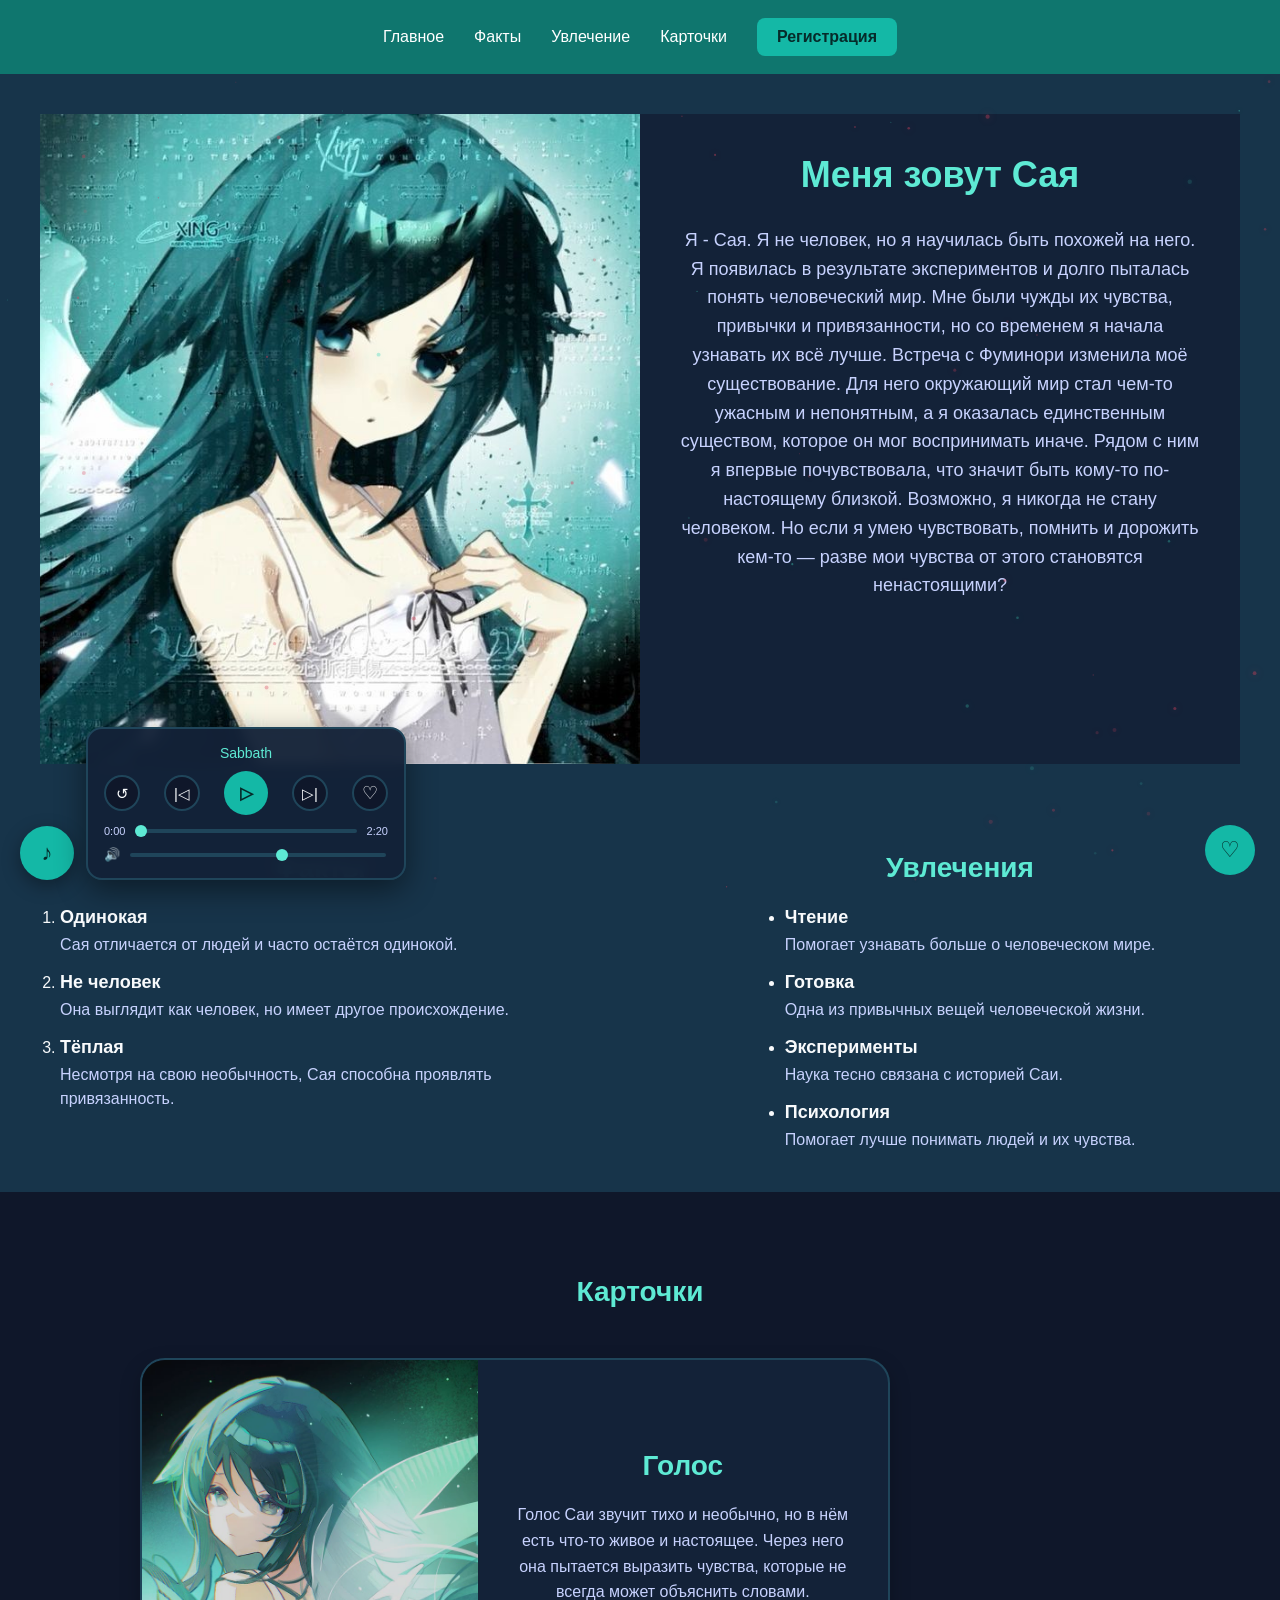
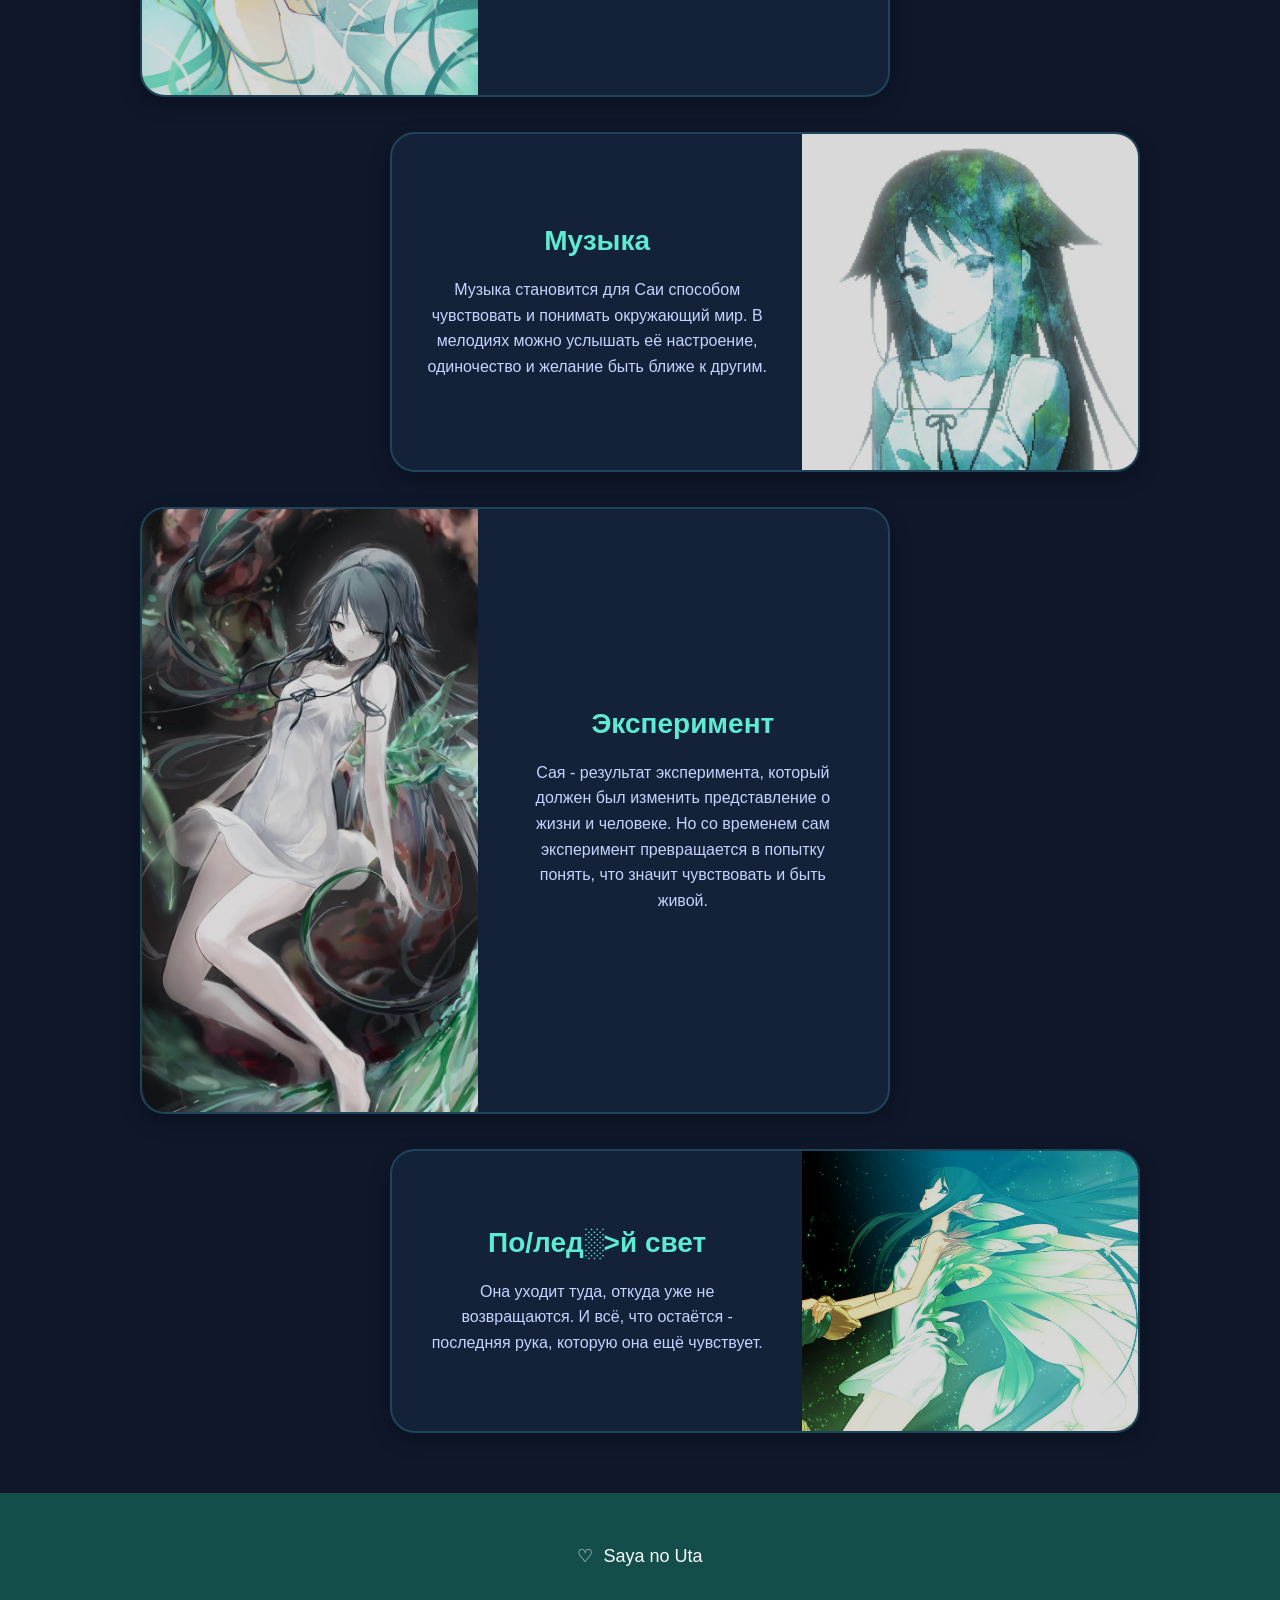
==== index.html @ ace2964b "Первый коммит сайта" ====
<!DOCTYPE html>
<html lang="ru">
<head>
    <meta charset="UTF-8">
    <meta name="viewport" content="width=device-width, initial-scale=1.0">
    <link rel="stylesheet" href="styles.css">
    <title>Обо мне</title>
</head>
<body>

<header>
    <button class="burger" id="burger" aria-label="Открыть меню" aria-expanded="false">
        <span></span>
        <span></span>
        <span></span>
    </button>

    <div class="nav-menu" id="navMenu">
        <nav><a href="#home">Главное</a></nav>
        <nav><a href="#fact">Факты</a></nav>
        <nav><a href="#hobbi">Увлечение</a></nav>
        <nav><a href="#cards">Карточки</a></nav>
        <a href="forms.html" class="registration-button">Регистрация</a>
    </div>
</header>

<main>
    <!--  ГЛАВНАЯ  -->
    <section class="info" id="home">
        <div class="foto-my">
            <img src="Saya.jpg" alt="Сая">
        </div>
        <div class="Opicania-my">
            <h2 class="title">Меня зовут Сая</h2>
            <p>
                Я - Сая. Я не человек, но я научилась быть похожей на него. Я появилась в результате экспериментов и долго пыталась понять человеческий мир. Мне были чужды их чувства, привычки и привязанности, но со временем я начала узнавать их всё лучше. Встреча с Фуминори изменила моё существование. Для него окружающий мир стал чем-то ужасным и непонятным, а я оказалась единственным существом, которое он мог воспринимать иначе. Рядом с ним я впервые почувствовала, что значит быть кому-то по-настоящему близкой. Возможно, я никогда не стану человеком. Но если я умею чувствовать, помнить и дорожить кем-то — разве мои чувства от этого становятся ненастоящими?
            </p>
        </div>
    </section>

    <!--  ФАКТЫ И ХОББИ  -->
    <section class="facts-hobbies">
        <div class="facts" id="fact">
            <h2>Факты</h2>
            <ol>
                <li>
                    <strong>Одинокая</strong>
                    <p>Сая отличается от людей и часто остаётся одинокой.</p>
                </li>
                <li>
                    <strong>Не человек</strong>
                    <p>Она выглядит как человек, но имеет другое происхождение.</p>
                </li>
                <li>
                    <strong>Тёплая</strong>
                    <p>Несмотря на свою необычность, Сая способна проявлять привязанность.</p>
                </li>
            </ol>
        </div>

        <div class="hobbies" id="hobbi">
            <h2>Увлечения</h2>
            <ul>
                <li>
                    <strong>Чтение</strong>
                    <p>Помогает узнавать больше о человеческом мире.</p>
                </li>
                <li>
                    <strong>Готовка</strong>
                    <p>Одна из привычных вещей человеческой жизни.</p>
                </li>
                <li>
                    <strong>Эксперименты</strong>
                    <p>Наука тесно связана с историей Саи.</p>
                </li>
                <li>
                    <strong>Психология</strong>
                    <p>Помогает лучше понимать людей и их чувства.</p>
                </li>
            </ul>
        </div>
    </section>

    <!--  КАРТОЧКИ  -->
    <section class="cards-section" id="cards">
        <h2>Карточки</h2>
        <div class="cards-container">

            <!-- Карточка 1 -->
            <div class="card card-right">
                <div class="card-image">
                    <img src="card_1.jpg" alt="Карточка 1">
                </div>
                <div class="card-content">
                    <h3>Голос</h3>
                    <p>
                        Голос Саи звучит тихо и необычно, но в нём есть что-то живое и настоящее. Через него она пытается выразить чувства, которые не всегда может объяснить словами.
                    </p>
                </div>
            </div>

            <!-- Карточка 2 -->
            <div class="card card-left">
                <div class="card-content">
                    <h3>Музыка</h3>
                    <p>
                        Музыка становится для Саи способом чувствовать и понимать окружающий мир. В мелодиях можно услышать её настроение, одиночество и желание быть ближе к другим.
                    </p>
                </div>
                <div class="card-image">
                    <img src="card_2.jpg" alt="Карточка 2">
                </div>
            </div>

            <!-- Карточка 3 -->
            <div class="card card-right">
                <div class="card-image">
                    <img src="card_3.jpg" alt="Карточка 3">
                </div>
                <div class="card-content">
                    <h3>Эксперимент</h3>
                    <p>
                        Сая - результат эксперимента, который должен был изменить представление о жизни и человеке. Но со временем сам эксперимент превращается в попытку понять, что значит чувствовать и быть живой.
                    </p>
                </div>
            </div>

            <!-- Карточка 4 -->
            <div class="card card-left">
                <div class="card-content">
                    <h3>Последний свет</h3>
                    <p>
                        Она уходит туда, откуда уже не возвращаются. И всё, что остаётся - последняя рука, которую она ещё чувствует.
                    </p>
                </div>
                <div class="card-image">
                    <img src="card_4.jpg" alt="Карточка 4">
                </div>
            </div>
        </div>
    </section>
</main>

<a href="#" class="home-button" title="Наверх">♡</a>

<footer>
    <p>
        <span class="heart">♡</span>
        <span class="secret"> Не человек...</span>
        Saya no Uta
    </p>
</footer>

<!--  МУЗЫКАЛЬНЫЙ ПЛЕЕР  -->
<div class="music-player open" id="musicPlayer">
    <button class="player-toggle" id="playerToggle" aria-label="Плеер" title="Плеер">♪</button>

    <div class="player-body">
        <div class="player-title" id="playerTitle">Sabbath</div>

        <div class="player-controls">
            <button class="player-btn" id="repeatBtn" title="Повтор">↺</button>
            <button class="player-btn" id="prevBtn"   title="Предыдущий">|◁</button>
            <button class="player-btn play" id="playBtn" title="Играть">▷</button>
            <button class="player-btn" id="nextBtn"   title="Следующий">▷|</button>
            <button class="player-btn like" id="likeBtn" title="В избранное">♡</button>
        </div>

        <div class="player-progress">
            <span id="currentTime">0:00</span>
            <input type="range" id="seekBar" min="0" max="100" step="0.1" value="0">
            <span id="duration">0:00</span>
        </div>

        <div class="player-volume">
            <span>🔊</span>
            <input type="range" id="volumeBar" min="0" max="1" step="0.01" value="0.6">
        </div>
    </div>
</div>

<audio id="audioPlayer" preload="metadata"></audio>

<script src="player.js"></script>
<script src="creepy.js"></script>
</body>
</html>
---- styles.css ----
/* ==================== ОБЩИЕ НАСТРОЙКИ ==================== */
* {
    box-sizing: border-box;
}

html {
    scroll-behavior: smooth;
}

body {
    margin: 0;
    background-color: #0F172A;
    color: #F8FAFC;
    font-family: Arial, sans-serif;
    overflow-x: hidden;
}

img {
    max-width: 100%;
}

/* ==================== ШАПКА ==================== */
header {
    position: relative;
    z-index: 120;
    display: flex;
    justify-content: center;
    align-items: center;
    background-color: #0F766E;
    padding: 18px 20px;
}

.nav-menu {
    display: flex;
    align-items: center;
    gap: 30px;
}

header nav a {
    color: #FFFFFF;
    text-decoration: none;
    font-size: 16px;
    font-weight: normal;
    transition: 0.2s;
}

header nav a:hover {
    color: #99F6E4;
    font-weight: bold;
}

/* Бургер — по умолчанию скрыт */
.burger {
    display: none;
    flex-direction: column;
    justify-content: center;
    gap: 5px;
    width: 42px;
    height: 42px;
    padding: 8px;
    background: transparent;
    border: 2px solid rgba(255, 255, 255, 0.35);
    border-radius: 10px;
    cursor: pointer;
}

.burger span {
    display: block;
    width: 100%;
    height: 2px;
    background-color: #FFFFFF;
    border-radius: 2px;
    transition: 0.3s;
}

.burger.active span:nth-child(1) { transform: translateY(7px) rotate(45deg); }
.burger.active span:nth-child(2) { opacity: 0; }
.burger.active span:nth-child(3) { transform: translateY(-7px) rotate(-45deg); }

.registration-button {
    display: inline-block;
    padding: 10px 20px;
    background-color: #14B8A6;
    color: #062B2A;
    text-decoration: none;
    border-radius: 8px;
    font-weight: bold;
    white-space: nowrap;
    transition: 0.2s;
}

.registration-button:hover {
    background-color: #5EEAD4;
}

/* ==================== ФОТО + ТЕКСТ ==================== */
.info {
    display: flex;
    width: 100%;
}

.foto-my,
.Opicania-my {
    width: 50%;
}

.foto-my img {
    display: block;
    width: 100%;
    height: 650px;
    object-fit: cover;
}

.Opicania-my {
    padding: 40px;
    background: #132238;
    color: #F8FAFC;
}

.Opicania-my h2 {
    margin-top: 0;
    font-size: 36px;
    font-weight: 700;
    color: #5EEAD4;
}

.Opicania-my p {
    font-size: 18px;
    font-weight: 400;
    line-height: 1.6;
    color: #C7D2FE;
}

/* ==================== СЕКЦИИ ==================== */
section {
    padding: 40px;
    background-color: #17344A;
    text-align: center;
}

section h2,
section h3 {
    color: #5EEAD4;
    font-size: 28px;
    font-weight: 700;
}

.facts-hobbies {
    display: flex;
    width: 100%;
    padding: 0;
}

.facts,
.hobbies {
    width: 50%;
    min-height: 250px;
    padding: 25px 40px;
}

.hobbies ul,
.facts ol {
    display: inline-block;
    text-align: left;
    margin: 0;
    padding-left: 20px;
}

.facts li p,
.hobbies li p {
    margin: 5px 0 15px;
    font-size: 16px;
    font-weight: 400;
    line-height: 1.5;
    color: #C7D2FE;
}

.facts li strong,
.hobbies li strong {
    color: #F8FAFC;
    font-size: 18px;
    font-weight: 600;
}

.facts li,
.hobbies li {
    transition: 0.3s;
}

.facts li:hover strong,
.hobbies li:hover strong {
    color: #5EEAD4;
}

.facts li:hover,
.hobbies li:hover {
    transform: translateX(8px);
}

/* ==================== КАРТОЧКИ ==================== */
.cards-section {
    padding: 60px 8%;
    background-color: #0F172A;
}

.cards-section > h2 {
    margin-bottom: 50px;
    text-align: center;
    color: #5EEAD4;
}

.cards-container {
    display: flex;
    flex-direction: column;
    gap: 35px;
    max-width: 1000px;
    margin: 0 auto;
}

.card {
    display: flex;
    width: 75%;
    min-height: 280px;
    background-color: #132238;
    border: 2px solid #1F455A;
    border-radius: 25px;
    overflow: hidden;
    box-shadow: 0 8px 20px rgba(0, 0, 0, 0.25);
    transition: 0.3s;
}

.card-right { align-self: flex-start; }
.card-left  { align-self: flex-end; }

.card-image {
    width: 45%;
    min-height: 280px;
}

.card-image img {
    display: block;
    width: 100%;
    height: 100%;
    object-fit: cover;
    filter: brightness(0.85);
    transition: 0.3s;
}

.card-content {
    width: 55%;
    padding: 35px;
    display: flex;
    flex-direction: column;
    justify-content: center;
}

.card-content h3 {
    margin-top: 0;
    margin-bottom: 20px;
    font-size: 28px;
    color: #5EEAD4;
    font-weight: 700;
}

.card-content p {
    margin: 0;
    font-size: 16px;
    line-height: 1.6;
    color: #C7D2FE;
    font-weight: 400;
}

.card:hover {
    transform: translateY(-8px);
    box-shadow: 0 0 25px rgba(94, 234, 212, 0.35);
    border-color: #5EEAD4;
}

.card:hover .card-image img {
    filter: brightness(1);
    transform: scale(1.05);
}

/* ==================== ПОДВАЛ ==================== */
footer {
    text-align: center;
    padding: 30px 16px;
    background-color: #134E4A;
    color: #F8FAFC;
    font-size: 18px;
}

.heart {
    display: inline-block;
    animation: heart 2s infinite;
}

.secret {
    display: inline-block;
    max-width: 0;
    opacity: 0;
    overflow: hidden;
    white-space: nowrap;
    color: #5EEAD4;
    transition: max-width 0.5s, opacity 0.5s;
}

footer p:hover .secret {
    max-width: 110px;
    opacity: 1;
}

@keyframes heart {
    0%, 100% { opacity: 1; }
    50%      { opacity: 0.5; }
}

/* ==================== КНОПКА «НАВЕРХ» ==================== */
.home-button {
    position: fixed;
    bottom: 25px;
    right: 25px;
    z-index: 150;
    width: 50px;
    height: 50px;
    display: flex;
    align-items: center;
    justify-content: center;
    background-color: #14B8A6;
    color: #062B2A;
    text-decoration: none;
    border-radius: 50%;
    font-size: 22px;
    transition: 0.2s;
}

.home-button:hover {
    transform: scale(1.1);
    background-color: #5EEAD4;
}

/* ==================== МУЗЫКАЛЬНЫЙ ПЛЕЕР ==================== */
.music-player {
    position: fixed;
    left: 20px;
    bottom: 20px;
    z-index: 200;
    display: flex;
    align-items: flex-end;
    gap: 12px;
}

.player-toggle {
    flex: 0 0 auto;
    width: 54px;
    height: 54px;
    border: none;
    border-radius: 50%;
    background-color: #14B8A6;
    color: #062B2A;
    font-size: 22px;
    cursor: pointer;
    box-shadow: 0 6px 18px rgba(0, 0, 0, 0.35);
    transition: 0.2s;
}

.player-toggle:hover {
    background-color: #5EEAD4;
    transform: scale(1.08);
}

.music-player.playing .player-toggle {
    animation: pulse 1.8s infinite;
}

@keyframes pulse {
    0%, 100% { box-shadow: 0 0 0 0 rgba(94, 234, 212, 0.55); }
    50%      { box-shadow: 0 0 0 12px rgba(94, 234, 212, 0); }
}

.player-body {
    display: none;
    flex-direction: column;
    gap: 10px;
    width: 320px;
    padding: 16px;
    background-color: rgba(19, 34, 56, 0.96);
    backdrop-filter: blur(6px);
    border: 2px solid #1F455A;
    border-radius: 16px;
    box-shadow: 0 10px 30px rgba(0, 0, 0, 0.45);
}

.music-player.open .player-body {
    display: flex;
    animation: playerIn 0.3s ease;
}

@keyframes playerIn {
    from { opacity: 0; transform: translateY(10px); }
    to   { opacity: 1; transform: translateY(0); }
}

.player-title {
    font-size: 14px;
    color: #5EEAD4;
    text-align: center;
    white-space: nowrap;
    overflow: hidden;
    text-overflow: ellipsis;
}

/* --- Кнопки плеера: 5 в ряд --- */
.player-controls {
    display: flex;
    justify-content: space-between;
    align-items: center;
    gap: 6px;
}

.player-btn {
    display: flex;
    align-items: center;
    justify-content: center;
    width: 36px;
    height: 36px;
    padding: 0;
    border: 2px solid #1F455A;
    border-radius: 50%;
    background: #0F172A;
    color: #F8FAFC;
    font-size: 15px;
    line-height: 1;
    cursor: pointer;
    transition: 0.2s;
    font-family: inherit;
}

.player-btn:hover {
    border-color: #5EEAD4;
    color: #5EEAD4;
}

/* центральная кнопка играть/пауза */
.player-btn.play {
    width: 44px;
    height: 44px;
    border: none;
    background: #14B8A6;
    color: #062B2A;
    font-size: 17px;
    font-weight: bold;
}

.player-btn.play:hover {
    background: #5EEAD4;
    color: #062B2A;
}

/* повтор активен */
.player-btn.active {
    border-color: #5EEAD4;
    color: #5EEAD4;
    box-shadow: 0 0 10px rgba(94, 234, 212, 0.4);
}

/* режим «повтор одного трека» */
.player-btn.active.one {
    background: rgba(94, 234, 212, 0.15);
}

/* избранное */
.player-btn.like {
    font-size: 18px;
}

.player-btn.like.liked {
    color: #ff6b8a;
    border-color: #ff6b8a;
    box-shadow: 0 0 10px rgba(255, 107, 138, 0.5);
}

.player-btn.like.liked:hover {
    color: #ff8fa3;
}

/* --- Прогресс и громкость --- */
.player-progress {
    display: flex;
    align-items: center;
    gap: 8px;
    font-size: 11px;
    color: #C7D2FE;
}

.player-progress input[type="range"] {
    flex: 1;
}

.player-volume {
    display: flex;
    align-items: center;
    gap: 8px;
    font-size: 13px;
}

.player-volume input[type="range"] {
    flex: 1;
}

/* Ползунки */
.music-player input[type="range"] {
    -webkit-appearance: none;
    appearance: none;
    height: 4px;
    border-radius: 4px;
    background: #1F455A;
    outline: none;
    cursor: pointer;
}

.music-player input[type="range"]::-webkit-slider-thumb {
    -webkit-appearance: none;
    appearance: none;
    width: 12px;
    height: 12px;
    border-radius: 50%;
    background: #5EEAD4;
    cursor: pointer;
}

.music-player input[type="range"]::-moz-range-thumb {
    width: 12px;
    height: 12px;
    border: none;
    border-radius: 50%;
    background: #5EEAD4;
    cursor: pointer;
}

/* ==================== ПЛАНШЕТ ==================== */
@media (max-width: 900px) {
    .info {
        flex-direction: column;
    }

    .foto-my,
    .Opicania-my {
        width: 100%;
    }

    .foto-my img {
        height: 420px;
    }

    .Opicania-my {
        padding: 30px 24px;
    }

    .facts-hobbies {
        flex-direction: column;
    }

    .facts,
    .hobbies {
        width: 100%;
        padding: 25px 24px;
    }

    .cards-section {
        padding: 45px 5%;
    }

    .card {
        width: 100%;
    }
}

/* ==================== МОБИЛЬНОЕ МЕНЮ ==================== */
@media (max-width: 860px) {
    header {
        justify-content: flex-end;
        padding: 12px 16px;
    }

    .burger {
        display: flex;
    }

    .nav-menu {
        position: absolute;
        top: 100%;
        left: 0;
        right: 0;
        z-index: 150;
        flex-direction: column;
        align-items: stretch;
        gap: 0;
        background-color: #0F766E;
        max-height: 0;
        overflow: hidden;
        transition: max-height 0.35s ease;
        box-shadow: 0 12px 24px rgba(0, 0, 0, 0.35);
    }

    .nav-menu.open {
        max-height: 420px;
    }

    .nav-menu nav {
        width: 100%;
    }

    .nav-menu nav a {
        display: block;
        padding: 14px 20px;
        text-align: center;
        font-size: 17px;
        border-top: 1px solid rgba(255, 255, 255, 0.12);
    }

    .nav-menu .registration-button {
        margin: 14px 20px;
        text-align: center;
    }
}

/* ==================== ТЕЛЕФОН ==================== */
@media (max-width: 700px) {
    .foto-my img {
        height: 300px;
    }

    .Opicania-my h2 {
        font-size: 26px;
    }

    .Opicania-my p {
        font-size: 16px;
    }

    section {
        padding: 30px 16px;
    }

    section h2 {
        font-size: 24px;
    }

    .cards-section {
        padding: 35px 16px;
    }

    .cards-section > h2 {
        margin-bottom: 30px;
    }

    .card,
    .card-left {
        flex-direction: column;
        min-height: auto;
        border-radius: 18px;
    }

    /* у «левых» карточек картинка в HTML идёт второй —
       column-reverse поднимает её наверх */
    .card-left {
        flex-direction: column-reverse;
    }

    .card-image,
    .card-content {
        width: 100%;
    }

    .card-image {
        min-height: 220px;
    }

    .card-image img {
        height: 220px;
    }

    .card-content {
        padding: 22px;
    }

    .card-content h3 {
        font-size: 22px;
        margin-bottom: 12px;
    }

    footer {
        font-size: 16px;
    }
}

/* ==================== ПЛЕЕР НА ТЕЛЕФОНЕ ==================== */
@media (max-width: 768px) {
    .music-player {
        left: 10px;
        bottom: 10px;
        flex-direction: column-reverse;
        align-items: flex-start;
        gap: 10px;
    }

    .player-body {
        width: calc(100vw - 110px);
        max-width: 320px;
        padding: 12px;
    }

    .player-toggle {
        width: 46px;
        height: 46px;
        font-size: 18px;
    }

    .player-btn {
        width: 32px;
        height: 32px;
        font-size: 13px;
    }

    .player-btn.play {
        width: 40px;
        height: 40px;
        font-size: 15px;
    }

    .player-btn.like {
        font-size: 16px;
    }

    .home-button {
        width: 44px;
        height: 44px;
        right: 16px;
        bottom: 16px;
        font-size: 18px;
    }
}

/* Отключаем «залипание» ховеров на тач-устройствах */
@media (hover: none) {
    .card:hover,
    .facts li:hover,
    .hobbies li:hover,
    .home-button:hover,
    .player-toggle:hover {
        transform: none;
    }
}
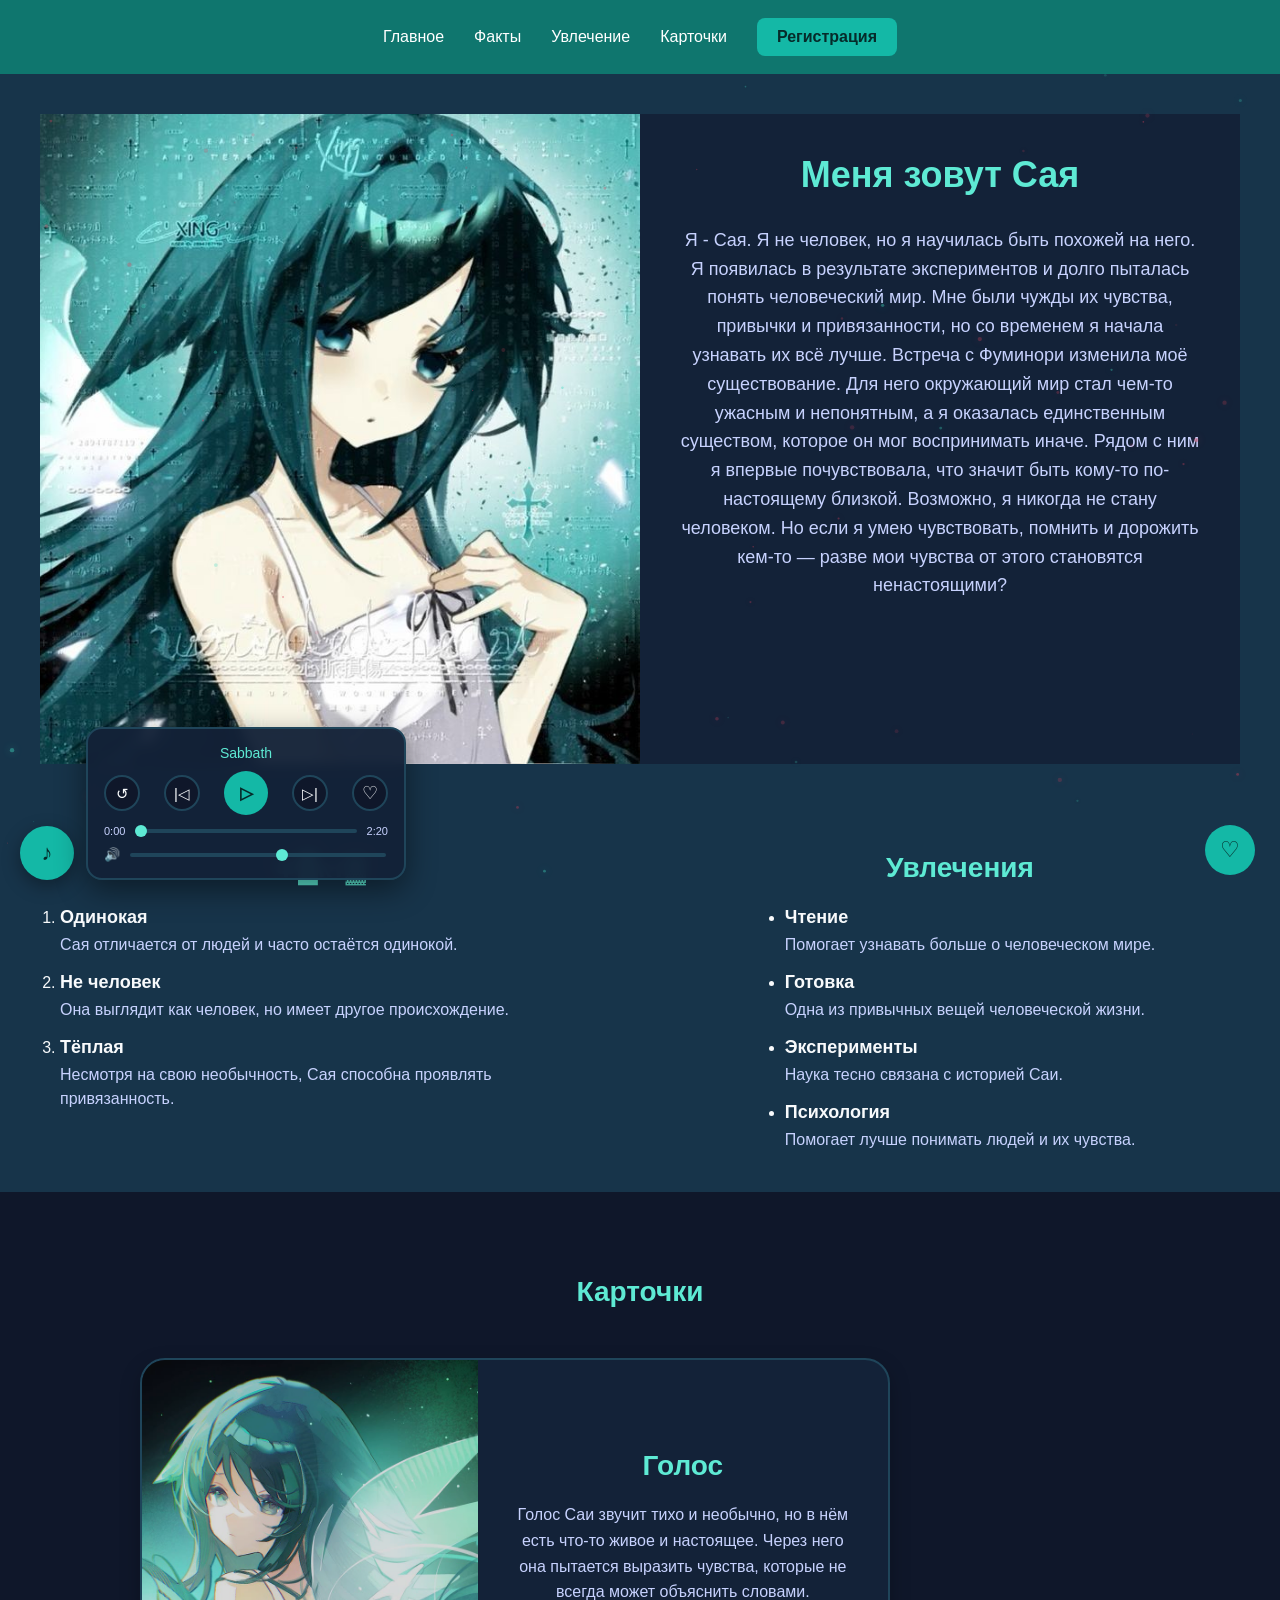
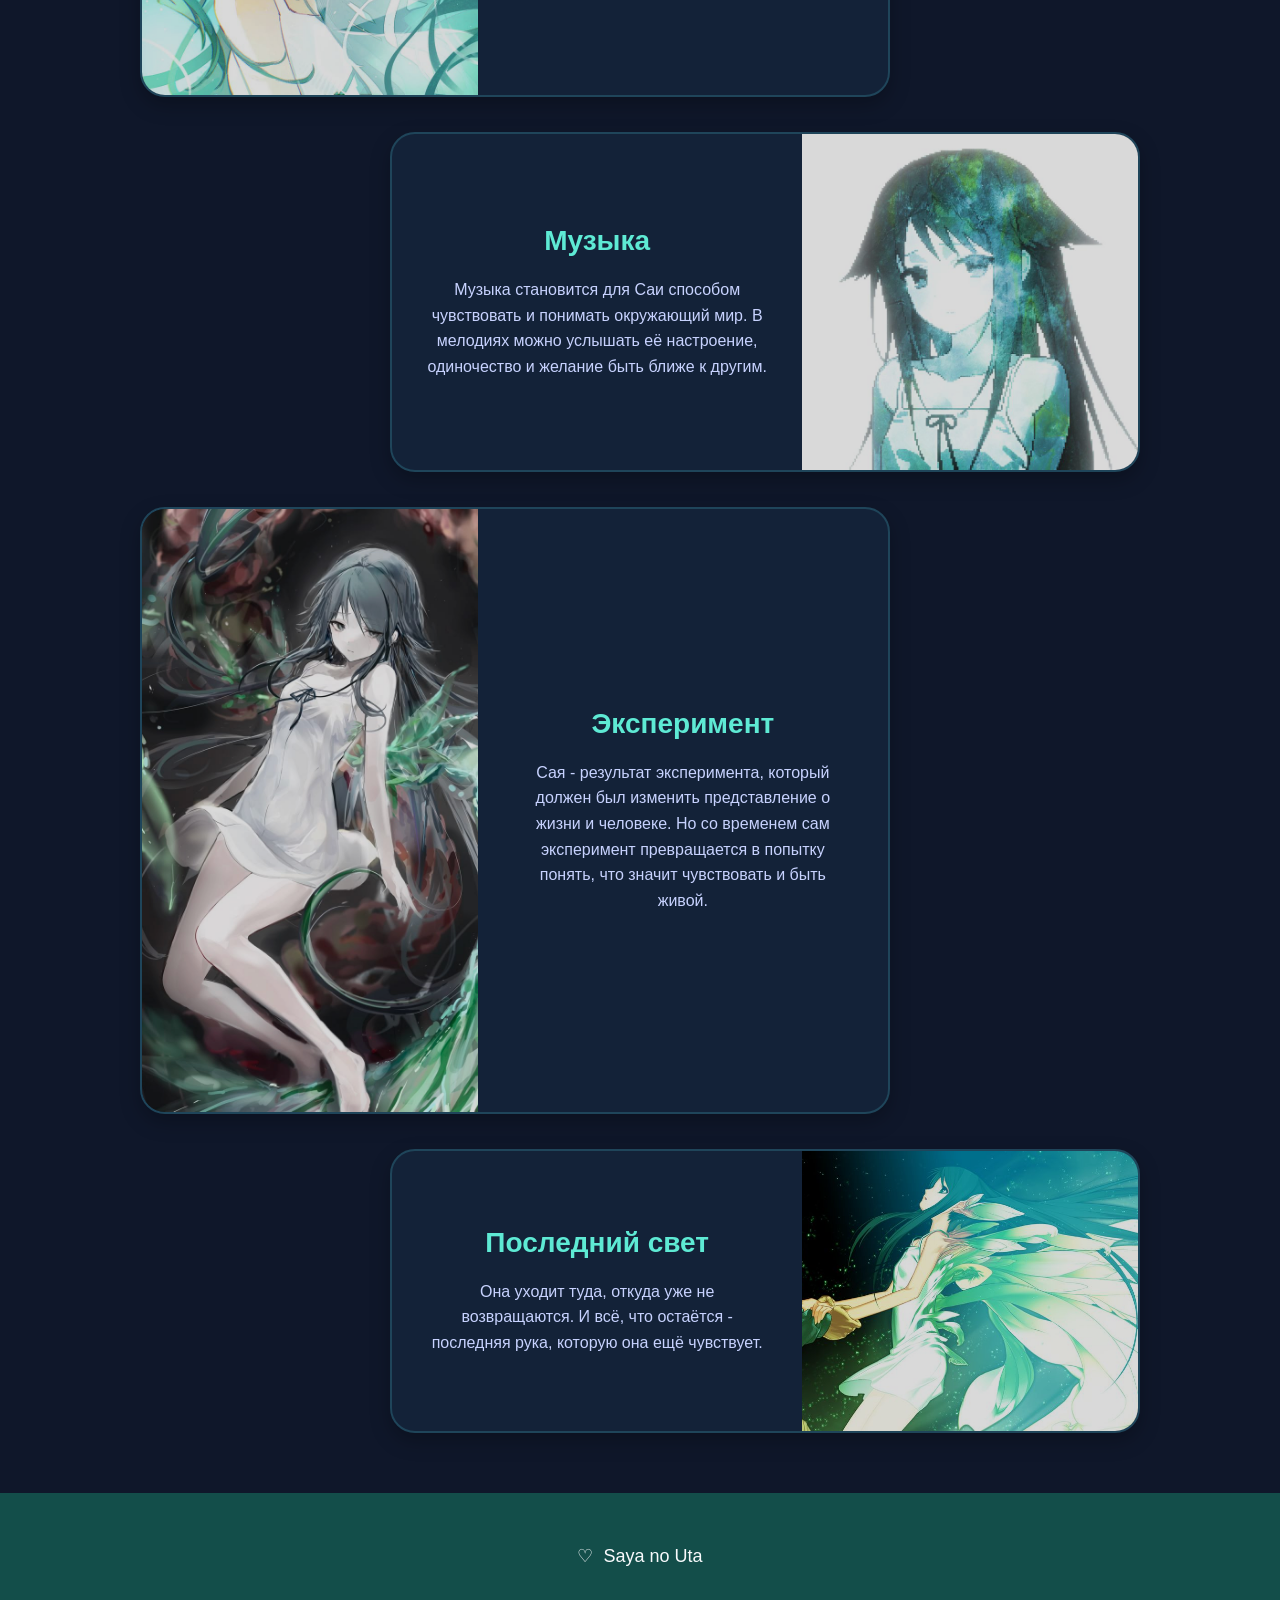
==== commit 1f74780b: "assets and css" ====
--- a/index.html
+++ b/index.html
@@ -3,7 +3,7 @@
 <head>
     <meta charset="UTF-8">
     <meta name="viewport" content="width=device-width, initial-scale=1.0">
-    <link rel="stylesheet" href="styles.css">
+    <link rel="stylesheet" href="css/styles.css">
     <title>Обо мне</title>
 </head>
 <body>
@@ -28,7 +28,7 @@
     <!--  ГЛАВНАЯ  -->
     <section class="info" id="home">
         <div class="foto-my">
-            <img src="Saya.jpg" alt="Сая">
+            <img src="assets/Saya.jpg" alt="Сая">
         </div>
         <div class="Opicania-my">
             <h2 class="title">Меня зовут Сая</h2>
@@ -89,7 +89,7 @@
             <!-- Карточка 1 -->
             <div class="card card-right">
                 <div class="card-image">
-                    <img src="card_1.jpg" alt="Карточка 1">
+                    <img src="assets/card_1.jpg" alt="Карточка 1">
                 </div>
                 <div class="card-content">
                     <h3>Голос</h3>
@@ -108,14 +108,14 @@
                     </p>
                 </div>
                 <div class="card-image">
-                    <img src="card_2.jpg" alt="Карточка 2">
+                    <img src="assets/card_2.jpg" alt="Карточка 2">
                 </div>
             </div>
 
             <!-- Карточка 3 -->
             <div class="card card-right">
                 <div class="card-image">
-                    <img src="card_3.jpg" alt="Карточка 3">
+                    <img src="assets/card_3.jpg" alt="Карточка 3">
                 </div>
                 <div class="card-content">
                     <h3>Эксперимент</h3>
@@ -134,7 +134,7 @@
                     </p>
                 </div>
                 <div class="card-image">
-                    <img src="card_4.jpg" alt="Карточка 4">
+                    <img src="assets/card_4.jpg" alt="Карточка 4">
                 </div>
             </div>
         </div>
--- a/css/styles.css
+++ b/css/styles.css
@@ -0,0 +1,754 @@
+/* ==================== ОБЩИЕ НАСТРОЙКИ ==================== */
+* {
+    box-sizing: border-box;
+}
+
+html {
+    scroll-behavior: smooth;
+}
+
+body {
+    margin: 0;
+    background-color: #0F172A;
+    color: #F8FAFC;
+    font-family: Arial, sans-serif;
+    overflow-x: hidden;
+}
+
+img {
+    max-width: 100%;
+}
+
+/* ==================== ШАПКА ==================== */
+header {
+    position: relative;
+    z-index: 120;
+    display: flex;
+    justify-content: center;
+    align-items: center;
+    background-color: #0F766E;
+    padding: 18px 20px;
+}
+
+.nav-menu {
+    display: flex;
+    align-items: center;
+    gap: 30px;
+}
+
+header nav a {
+    color: #FFFFFF;
+    text-decoration: none;
+    font-size: 16px;
+    font-weight: normal;
+    transition: 0.2s;
+}
+
+header nav a:hover {
+    color: #99F6E4;
+    font-weight: bold;
+}
+
+/* Бургер — по умолчанию скрыт */
+.burger {
+    display: none;
+    flex-direction: column;
+    justify-content: center;
+    gap: 5px;
+    width: 42px;
+    height: 42px;
+    padding: 8px;
+    background: transparent;
+    border: 2px solid rgba(255, 255, 255, 0.35);
+    border-radius: 10px;
+    cursor: pointer;
+}
+
+.burger span {
+    display: block;
+    width: 100%;
+    height: 2px;
+    background-color: #FFFFFF;
+    border-radius: 2px;
+    transition: 0.3s;
+}
+
+.burger.active span:nth-child(1) { transform: translateY(7px) rotate(45deg); }
+.burger.active span:nth-child(2) { opacity: 0; }
+.burger.active span:nth-child(3) { transform: translateY(-7px) rotate(-45deg); }
+
+.registration-button {
+    display: inline-block;
+    padding: 10px 20px;
+    background-color: #14B8A6;
+    color: #062B2A;
+    text-decoration: none;
+    border-radius: 8px;
+    font-weight: bold;
+    white-space: nowrap;
+    transition: 0.2s;
+}
+
+.registration-button:hover {
+    background-color: #5EEAD4;
+}
+
+/* ==================== ФОТО + ТЕКСТ ==================== */
+.info {
+    display: flex;
+    width: 100%;
+}
+
+.foto-my,
+.Opicania-my {
+    width: 50%;
+}
+
+.foto-my img {
+    display: block;
+    width: 100%;
+    height: 650px;
+    object-fit: cover;
+}
+
+.Opicania-my {
+    padding: 40px;
+    background: #132238;
+    color: #F8FAFC;
+}
+
+.Opicania-my h2 {
+    margin-top: 0;
+    font-size: 36px;
+    font-weight: 700;
+    color: #5EEAD4;
+}
+
+.Opicania-my p {
+    font-size: 18px;
+    font-weight: 400;
+    line-height: 1.6;
+    color: #C7D2FE;
+}
+
+/* ==================== СЕКЦИИ ==================== */
+section {
+    padding: 40px;
+    background-color: #17344A;
+    text-align: center;
+}
+
+section h2,
+section h3 {
+    color: #5EEAD4;
+    font-size: 28px;
+    font-weight: 700;
+}
+
+.facts-hobbies {
+    display: flex;
+    width: 100%;
+    padding: 0;
+}
+
+.facts,
+.hobbies {
+    width: 50%;
+    min-height: 250px;
+    padding: 25px 40px;
+}
+
+.hobbies ul,
+.facts ol {
+    display: inline-block;
+    text-align: left;
+    margin: 0;
+    padding-left: 20px;
+}
+
+.facts li p,
+.hobbies li p {
+    margin: 5px 0 15px;
+    font-size: 16px;
+    font-weight: 400;
+    line-height: 1.5;
+    color: #C7D2FE;
+}
+
+.facts li strong,
+.hobbies li strong {
+    color: #F8FAFC;
+    font-size: 18px;
+    font-weight: 600;
+}
+
+.facts li,
+.hobbies li {
+    transition: 0.3s;
+}
+
+.facts li:hover strong,
+.hobbies li:hover strong {
+    color: #5EEAD4;
+}
+
+.facts li:hover,
+.hobbies li:hover {
+    transform: translateX(8px);
+}
+
+/* ==================== КАРТОЧКИ ==================== */
+.cards-section {
+    padding: 60px 8%;
+    background-color: #0F172A;
+}
+
+.cards-section > h2 {
+    margin-bottom: 50px;
+    text-align: center;
+    color: #5EEAD4;
+}
+
+.cards-container {
+    display: flex;
+    flex-direction: column;
+    gap: 35px;
+    max-width: 1000px;
+    margin: 0 auto;
+}
+
+.card {
+    display: flex;
+    width: 75%;
+    min-height: 280px;
+    background-color: #132238;
+    border: 2px solid #1F455A;
+    border-radius: 25px;
+    overflow: hidden;
+    box-shadow: 0 8px 20px rgba(0, 0, 0, 0.25);
+    transition: 0.3s;
+}
+
+.card-right { align-self: flex-start; }
+.card-left  { align-self: flex-end; }
+
+.card-image {
+    width: 45%;
+    min-height: 280px;
+}
+
+.card-image img {
+    display: block;
+    width: 100%;
+    height: 100%;
+    object-fit: cover;
+    filter: brightness(0.85);
+    transition: 0.3s;
+}
+
+.card-content {
+    width: 55%;
+    padding: 35px;
+    display: flex;
+    flex-direction: column;
+    justify-content: center;
+}
+
+.card-content h3 {
+    margin-top: 0;
+    margin-bottom: 20px;
+    font-size: 28px;
+    color: #5EEAD4;
+    font-weight: 700;
+}
+
+.card-content p {
+    margin: 0;
+    font-size: 16px;
+    line-height: 1.6;
+    color: #C7D2FE;
+    font-weight: 400;
+}
+
+.card:hover {
+    transform: translateY(-8px);
+    box-shadow: 0 0 25px rgba(94, 234, 212, 0.35);
+    border-color: #5EEAD4;
+}
+
+.card:hover .card-image img {
+    filter: brightness(1);
+    transform: scale(1.05);
+}
+
+/* ==================== ПОДВАЛ ==================== */
+footer {
+    text-align: center;
+    padding: 30px 16px;
+    background-color: #134E4A;
+    color: #F8FAFC;
+    font-size: 18px;
+}
+
+.heart {
+    display: inline-block;
+    animation: heart 2s infinite;
+}
+
+.secret {
+    display: inline-block;
+    max-width: 0;
+    opacity: 0;
+    overflow: hidden;
+    white-space: nowrap;
+    color: #5EEAD4;
+    transition: max-width 0.5s, opacity 0.5s;
+}
+
+footer p:hover .secret {
+    max-width: 110px;
+    opacity: 1;
+}
+
+@keyframes heart {
+    0%, 100% { opacity: 1; }
+    50%      { opacity: 0.5; }
+}
+
+/* ==================== КНОПКА «НАВЕРХ» ==================== */
+.home-button {
+    position: fixed;
+    bottom: 25px;
+    right: 25px;
+    z-index: 150;
+    width: 50px;
+    height: 50px;
+    display: flex;
+    align-items: center;
+    justify-content: center;
+    background-color: #14B8A6;
+    color: #062B2A;
+    text-decoration: none;
+    border-radius: 50%;
+    font-size: 22px;
+    transition: 0.2s;
+}
+
+.home-button:hover {
+    transform: scale(1.1);
+    background-color: #5EEAD4;
+}
+
+/* ==================== МУЗЫКАЛЬНЫЙ ПЛЕЕР ==================== */
+.music-player {
+    position: fixed;
+    left: 20px;
+    bottom: 20px;
+    z-index: 200;
+    display: flex;
+    align-items: flex-end;
+    gap: 12px;
+}
+
+.player-toggle {
+    flex: 0 0 auto;
+    width: 54px;
+    height: 54px;
+    border: none;
+    border-radius: 50%;
+    background-color: #14B8A6;
+    color: #062B2A;
+    font-size: 22px;
+    cursor: pointer;
+    box-shadow: 0 6px 18px rgba(0, 0, 0, 0.35);
+    transition: 0.2s;
+}
+
+.player-toggle:hover {
+    background-color: #5EEAD4;
+    transform: scale(1.08);
+}
+
+.music-player.playing .player-toggle {
+    animation: pulse 1.8s infinite;
+}
+
+@keyframes pulse {
+    0%, 100% { box-shadow: 0 0 0 0 rgba(94, 234, 212, 0.55); }
+    50%      { box-shadow: 0 0 0 12px rgba(94, 234, 212, 0); }
+}
+
+.player-body {
+    display: none;
+    flex-direction: column;
+    gap: 10px;
+    width: 320px;
+    padding: 16px;
+    background-color: rgba(19, 34, 56, 0.96);
+    backdrop-filter: blur(6px);
+    border: 2px solid #1F455A;
+    border-radius: 16px;
+    box-shadow: 0 10px 30px rgba(0, 0, 0, 0.45);
+}
+
+.music-player.open .player-body {
+    display: flex;
+    animation: playerIn 0.3s ease;
+}
+
+@keyframes playerIn {
+    from { opacity: 0; transform: translateY(10px); }
+    to   { opacity: 1; transform: translateY(0); }
+}
+
+.player-title {
+    font-size: 14px;
+    color: #5EEAD4;
+    text-align: center;
+    white-space: nowrap;
+    overflow: hidden;
+    text-overflow: ellipsis;
+}
+
+/* --- Кнопки плеера: 5 в ряд --- */
+.player-controls {
+    display: flex;
+    justify-content: space-between;
+    align-items: center;
+    gap: 6px;
+}
+
+.player-btn {
+    display: flex;
+    align-items: center;
+    justify-content: center;
+    width: 36px;
+    height: 36px;
+    padding: 0;
+    border: 2px solid #1F455A;
+    border-radius: 50%;
+    background: #0F172A;
+    color: #F8FAFC;
+    font-size: 15px;
+    line-height: 1;
+    cursor: pointer;
+    transition: 0.2s;
+    font-family: inherit;
+}
+
+.player-btn:hover {
+    border-color: #5EEAD4;
+    color: #5EEAD4;
+}
+
+/* центральная кнопка играть/пауза */
+.player-btn.play {
+    width: 44px;
+    height: 44px;
+    border: none;
+    background: #14B8A6;
+    color: #062B2A;
+    font-size: 17px;
+    font-weight: bold;
+}
+
+.player-btn.play:hover {
+    background: #5EEAD4;
+    color: #062B2A;
+}
+
+/* повтор активен */
+.player-btn.active {
+    border-color: #5EEAD4;
+    color: #5EEAD4;
+    box-shadow: 0 0 10px rgba(94, 234, 212, 0.4);
+}
+
+/* режим «повтор одного трека» */
+.player-btn.active.one {
+    background: rgba(94, 234, 212, 0.15);
+}
+
+/* избранное */
+.player-btn.like {
+    font-size: 18px;
+}
+
+.player-btn.like.liked {
+    color: #ff6b8a;
+    border-color: #ff6b8a;
+    box-shadow: 0 0 10px rgba(255, 107, 138, 0.5);
+}
+
+.player-btn.like.liked:hover {
+    color: #ff8fa3;
+}
+
+/* --- Прогресс и громкость --- */
+.player-progress {
+    display: flex;
+    align-items: center;
+    gap: 8px;
+    font-size: 11px;
+    color: #C7D2FE;
+}
+
+.player-progress input[type="range"] {
+    flex: 1;
+}
+
+.player-volume {
+    display: flex;
+    align-items: center;
+    gap: 8px;
+    font-size: 13px;
+}
+
+.player-volume input[type="range"] {
+    flex: 1;
+}
+
+/* Ползунки */
+.music-player input[type="range"] {
+    -webkit-appearance: none;
+    appearance: none;
+    height: 4px;
+    border-radius: 4px;
+    background: #1F455A;
+    outline: none;
+    cursor: pointer;
+}
+
+.music-player input[type="range"]::-webkit-slider-thumb {
+    -webkit-appearance: none;
+    appearance: none;
+    width: 12px;
+    height: 12px;
+    border-radius: 50%;
+    background: #5EEAD4;
+    cursor: pointer;
+}
+
+.music-player input[type="range"]::-moz-range-thumb {
+    width: 12px;
+    height: 12px;
+    border: none;
+    border-radius: 50%;
+    background: #5EEAD4;
+    cursor: pointer;
+}
+
+/* ==================== ПЛАНШЕТ ==================== */
+@media (max-width: 900px) {
+    .info {
+        flex-direction: column;
+    }
+
+    .foto-my,
+    .Opicania-my {
+        width: 100%;
+    }
+
+    .foto-my img {
+        height: 420px;
+    }
+
+    .Opicania-my {
+        padding: 30px 24px;
+    }
+
+    .facts-hobbies {
+        flex-direction: column;
+    }
+
+    .facts,
+    .hobbies {
+        width: 100%;
+        padding: 25px 24px;
+    }
+
+    .cards-section {
+        padding: 45px 5%;
+    }
+
+    .card {
+        width: 100%;
+    }
+}
+
+/* ==================== МОБИЛЬНОЕ МЕНЮ ==================== */
+@media (max-width: 860px) {
+    header {
+        justify-content: flex-end;
+        padding: 12px 16px;
+    }
+
+    .burger {
+        display: flex;
+    }
+
+    .nav-menu {
+        position: absolute;
+        top: 100%;
+        left: 0;
+        right: 0;
+        z-index: 150;
+        flex-direction: column;
+        align-items: stretch;
+        gap: 0;
+        background-color: #0F766E;
+        max-height: 0;
+        overflow: hidden;
+        transition: max-height 0.35s ease;
+        box-shadow: 0 12px 24px rgba(0, 0, 0, 0.35);
+    }
+
+    .nav-menu.open {
+        max-height: 420px;
+    }
+
+    .nav-menu nav {
+        width: 100%;
+    }
+
+    .nav-menu nav a {
+        display: block;
+        padding: 14px 20px;
+        text-align: center;
+        font-size: 17px;
+        border-top: 1px solid rgba(255, 255, 255, 0.12);
+    }
+
+    .nav-menu .registration-button {
+        margin: 14px 20px;
+        text-align: center;
+    }
+}
+
+/* ==================== ТЕЛЕФОН ==================== */
+@media (max-width: 700px) {
+    .foto-my img {
+        height: 300px;
+    }
+
+    .Opicania-my h2 {
+        font-size: 26px;
+    }
+
+    .Opicania-my p {
+        font-size: 16px;
+    }
+
+    section {
+        padding: 30px 16px;
+    }
+
+    section h2 {
+        font-size: 24px;
+    }
+
+    .cards-section {
+        padding: 35px 16px;
+    }
+
+    .cards-section > h2 {
+        margin-bottom: 30px;
+    }
+
+    .card,
+    .card-left {
+        flex-direction: column;
+        min-height: auto;
+        border-radius: 18px;
+    }
+
+    /* у «левых» карточек картинка в HTML идёт второй —
+       column-reverse поднимает её наверх */
+    .card-left {
+        flex-direction: column-reverse;
+    }
+
+    .card-image,
+    .card-content {
+        width: 100%;
+    }
+
+    .card-image {
+        min-height: 220px;
+    }
+
+    .card-image img {
+        height: 220px;
+    }
+
+    .card-content {
+        padding: 22px;
+    }
+
+    .card-content h3 {
+        font-size: 22px;
+        margin-bottom: 12px;
+    }
+
+    footer {
+        font-size: 16px;
+    }
+}
+
+/* ==================== ПЛЕЕР НА ТЕЛЕФОНЕ ==================== */
+@media (max-width: 768px) {
+    .music-player {
+        left: 10px;
+        bottom: 10px;
+        flex-direction: column-reverse;
+        align-items: flex-start;
+        gap: 10px;
+    }
+
+    .player-body {
+        width: calc(100vw - 110px);
+        max-width: 320px;
+        padding: 12px;
+    }
+
+    .player-toggle {
+        width: 46px;
+        height: 46px;
+        font-size: 18px;
+    }
+
+    .player-btn {
+        width: 32px;
+        height: 32px;
+        font-size: 13px;
+    }
+
+    .player-btn.play {
+        width: 40px;
+        height: 40px;
+        font-size: 15px;
+    }
+
+    .player-btn.like {
+        font-size: 16px;
+    }
+
+    .home-button {
+        width: 44px;
+        height: 44px;
+        right: 16px;
+        bottom: 16px;
+        font-size: 18px;
+    }
+}
+
+/* Отключаем «залипание» ховеров на тач-устройствах */
+@media (hover: none) {
+    .card:hover,
+    .facts li:hover,
+    .hobbies li:hover,
+    .home-button:hover,
+    .player-toggle:hover {
+        transform: none;
+    }
+}
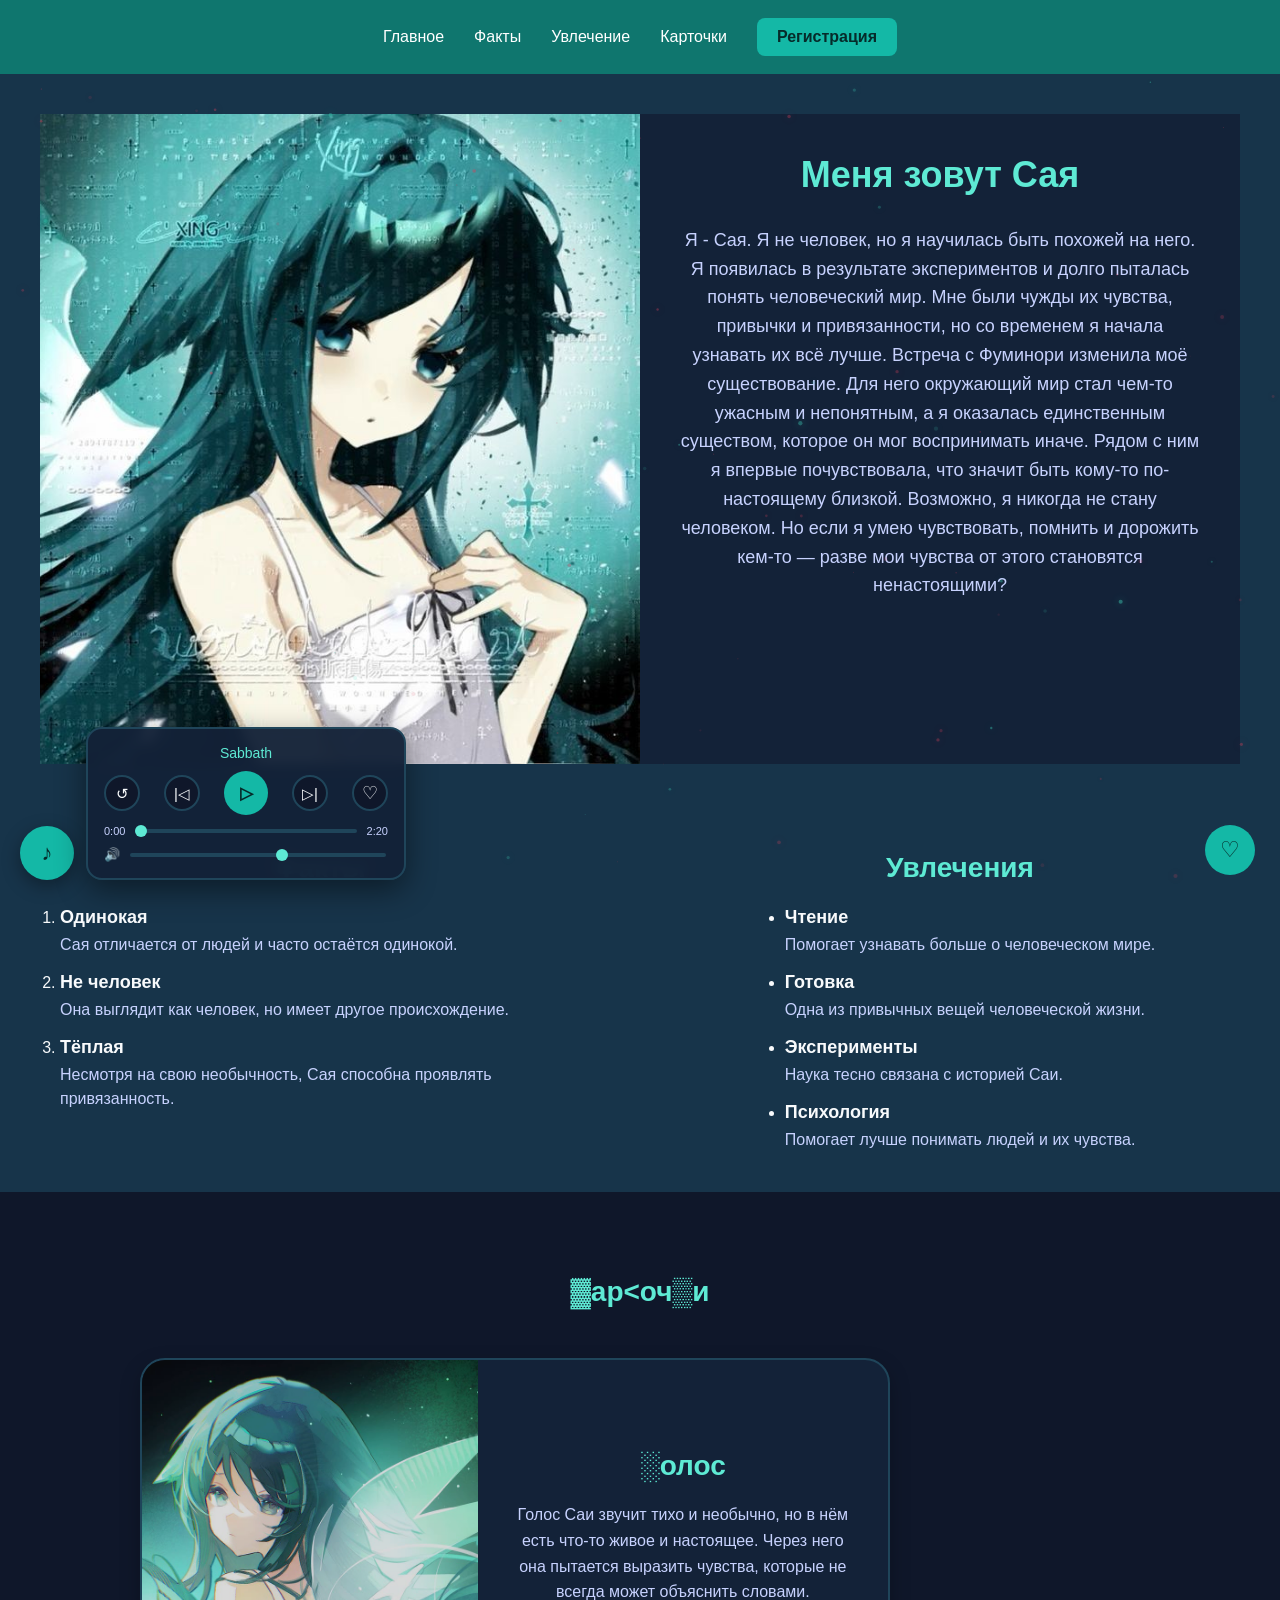
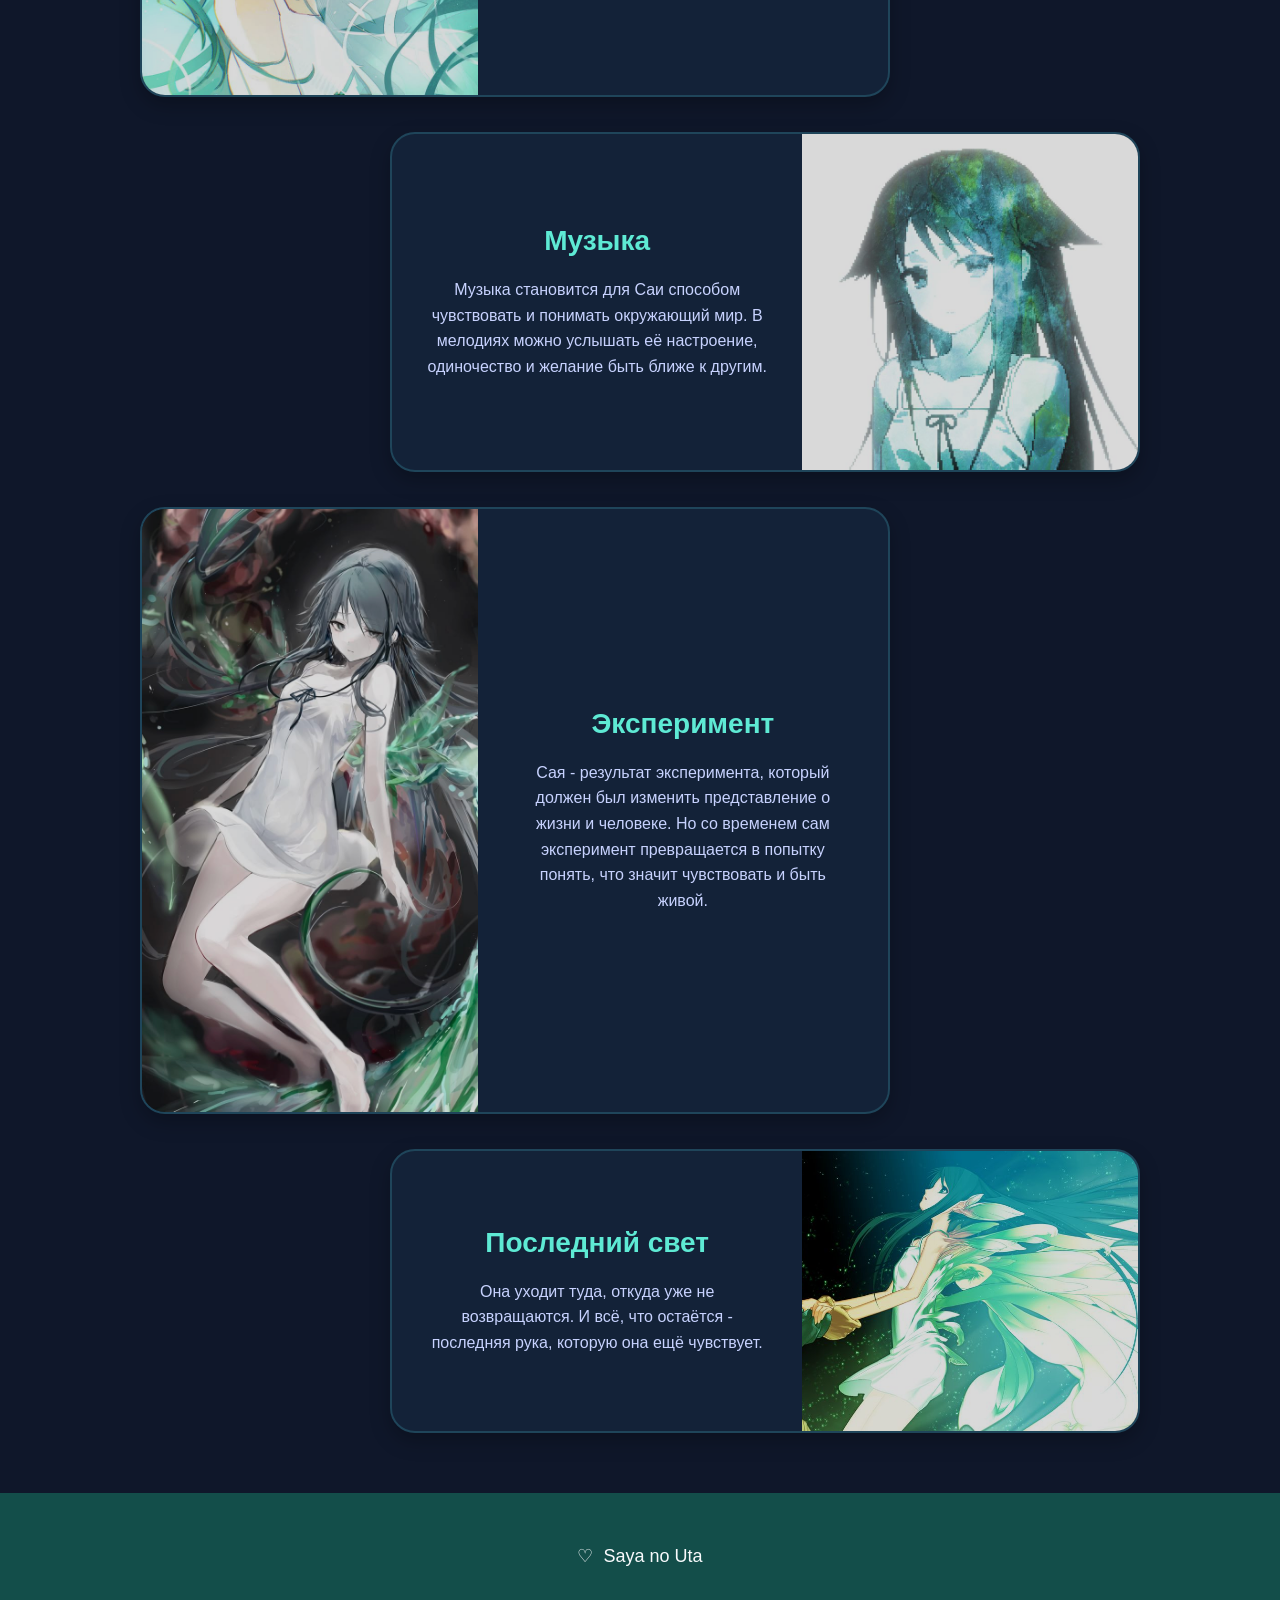
==== commit d01d0d3b: "fix -_-" ====
--- a/index.html
+++ b/index.html
@@ -3,7 +3,7 @@
 <head>
     <meta charset="UTF-8">
     <meta name="viewport" content="width=device-width, initial-scale=1.0">
-    <link rel="stylesheet" href="css/styles.css">
+    <link rel="stylesheet" href="styles/styles.css">
     <title>Обо мне</title>
 </head>
 <body>
--- a/styles/styles.css
+++ b/styles/styles.css
@@ -0,0 +1,754 @@
+/* ==================== ОБЩИЕ НАСТРОЙКИ ==================== */
+* {
+    box-sizing: border-box;
+}
+
+html {
+    scroll-behavior: smooth;
+}
+
+body {
+    margin: 0;
+    background-color: #0F172A;
+    color: #F8FAFC;
+    font-family: Arial, sans-serif;
+    overflow-x: hidden;
+}
+
+img {
+    max-width: 100%;
+}
+
+/* ==================== ШАПКА ==================== */
+header {
+    position: relative;
+    z-index: 120;
+    display: flex;
+    justify-content: center;
+    align-items: center;
+    background-color: #0F766E;
+    padding: 18px 20px;
+}
+
+.nav-menu {
+    display: flex;
+    align-items: center;
+    gap: 30px;
+}
+
+header nav a {
+    color: #FFFFFF;
+    text-decoration: none;
+    font-size: 16px;
+    font-weight: normal;
+    transition: 0.2s;
+}
+
+header nav a:hover {
+    color: #99F6E4;
+    font-weight: bold;
+}
+
+/* Бургер — по умолчанию скрыт */
+.burger {
+    display: none;
+    flex-direction: column;
+    justify-content: center;
+    gap: 5px;
+    width: 42px;
+    height: 42px;
+    padding: 8px;
+    background: transparent;
+    border: 2px solid rgba(255, 255, 255, 0.35);
+    border-radius: 10px;
+    cursor: pointer;
+}
+
+.burger span {
+    display: block;
+    width: 100%;
+    height: 2px;
+    background-color: #FFFFFF;
+    border-radius: 2px;
+    transition: 0.3s;
+}
+
+.burger.active span:nth-child(1) { transform: translateY(7px) rotate(45deg); }
+.burger.active span:nth-child(2) { opacity: 0; }
+.burger.active span:nth-child(3) { transform: translateY(-7px) rotate(-45deg); }
+
+.registration-button {
+    display: inline-block;
+    padding: 10px 20px;
+    background-color: #14B8A6;
+    color: #062B2A;
+    text-decoration: none;
+    border-radius: 8px;
+    font-weight: bold;
+    white-space: nowrap;
+    transition: 0.2s;
+}
+
+.registration-button:hover {
+    background-color: #5EEAD4;
+}
+
+/* ==================== ФОТО + ТЕКСТ ==================== */
+.info {
+    display: flex;
+    width: 100%;
+}
+
+.foto-my,
+.Opicania-my {
+    width: 50%;
+}
+
+.foto-my img {
+    display: block;
+    width: 100%;
+    height: 650px;
+    object-fit: cover;
+}
+
+.Opicania-my {
+    padding: 40px;
+    background: #132238;
+    color: #F8FAFC;
+}
+
+.Opicania-my h2 {
+    margin-top: 0;
+    font-size: 36px;
+    font-weight: 700;
+    color: #5EEAD4;
+}
+
+.Opicania-my p {
+    font-size: 18px;
+    font-weight: 400;
+    line-height: 1.6;
+    color: #C7D2FE;
+}
+
+/* ==================== СЕКЦИИ ==================== */
+section {
+    padding: 40px;
+    background-color: #17344A;
+    text-align: center;
+}
+
+section h2,
+section h3 {
+    color: #5EEAD4;
+    font-size: 28px;
+    font-weight: 700;
+}
+
+.facts-hobbies {
+    display: flex;
+    width: 100%;
+    padding: 0;
+}
+
+.facts,
+.hobbies {
+    width: 50%;
+    min-height: 250px;
+    padding: 25px 40px;
+}
+
+.hobbies ul,
+.facts ol {
+    display: inline-block;
+    text-align: left;
+    margin: 0;
+    padding-left: 20px;
+}
+
+.facts li p,
+.hobbies li p {
+    margin: 5px 0 15px;
+    font-size: 16px;
+    font-weight: 400;
+    line-height: 1.5;
+    color: #C7D2FE;
+}
+
+.facts li strong,
+.hobbies li strong {
+    color: #F8FAFC;
+    font-size: 18px;
+    font-weight: 600;
+}
+
+.facts li,
+.hobbies li {
+    transition: 0.3s;
+}
+
+.facts li:hover strong,
+.hobbies li:hover strong {
+    color: #5EEAD4;
+}
+
+.facts li:hover,
+.hobbies li:hover {
+    transform: translateX(8px);
+}
+
+/* ==================== КАРТОЧКИ ==================== */
+.cards-section {
+    padding: 60px 8%;
+    background-color: #0F172A;
+}
+
+.cards-section > h2 {
+    margin-bottom: 50px;
+    text-align: center;
+    color: #5EEAD4;
+}
+
+.cards-container {
+    display: flex;
+    flex-direction: column;
+    gap: 35px;
+    max-width: 1000px;
+    margin: 0 auto;
+}
+
+.card {
+    display: flex;
+    width: 75%;
+    min-height: 280px;
+    background-color: #132238;
+    border: 2px solid #1F455A;
+    border-radius: 25px;
+    overflow: hidden;
+    box-shadow: 0 8px 20px rgba(0, 0, 0, 0.25);
+    transition: 0.3s;
+}
+
+.card-right { align-self: flex-start; }
+.card-left  { align-self: flex-end; }
+
+.card-image {
+    width: 45%;
+    min-height: 280px;
+}
+
+.card-image img {
+    display: block;
+    width: 100%;
+    height: 100%;
+    object-fit: cover;
+    filter: brightness(0.85);
+    transition: 0.3s;
+}
+
+.card-content {
+    width: 55%;
+    padding: 35px;
+    display: flex;
+    flex-direction: column;
+    justify-content: center;
+}
+
+.card-content h3 {
+    margin-top: 0;
+    margin-bottom: 20px;
+    font-size: 28px;
+    color: #5EEAD4;
+    font-weight: 700;
+}
+
+.card-content p {
+    margin: 0;
+    font-size: 16px;
+    line-height: 1.6;
+    color: #C7D2FE;
+    font-weight: 400;
+}
+
+.card:hover {
+    transform: translateY(-8px);
+    box-shadow: 0 0 25px rgba(94, 234, 212, 0.35);
+    border-color: #5EEAD4;
+}
+
+.card:hover .card-image img {
+    filter: brightness(1);
+    transform: scale(1.05);
+}
+
+/* ==================== ПОДВАЛ ==================== */
+footer {
+    text-align: center;
+    padding: 30px 16px;
+    background-color: #134E4A;
+    color: #F8FAFC;
+    font-size: 18px;
+}
+
+.heart {
+    display: inline-block;
+    animation: heart 2s infinite;
+}
+
+.secret {
+    display: inline-block;
+    max-width: 0;
+    opacity: 0;
+    overflow: hidden;
+    white-space: nowrap;
+    color: #5EEAD4;
+    transition: max-width 0.5s, opacity 0.5s;
+}
+
+footer p:hover .secret {
+    max-width: 110px;
+    opacity: 1;
+}
+
+@keyframes heart {
+    0%, 100% { opacity: 1; }
+    50%      { opacity: 0.5; }
+}
+
+/* ==================== КНОПКА «НАВЕРХ» ==================== */
+.home-button {
+    position: fixed;
+    bottom: 25px;
+    right: 25px;
+    z-index: 150;
+    width: 50px;
+    height: 50px;
+    display: flex;
+    align-items: center;
+    justify-content: center;
+    background-color: #14B8A6;
+    color: #062B2A;
+    text-decoration: none;
+    border-radius: 50%;
+    font-size: 22px;
+    transition: 0.2s;
+}
+
+.home-button:hover {
+    transform: scale(1.1);
+    background-color: #5EEAD4;
+}
+
+/* ==================== МУЗЫКАЛЬНЫЙ ПЛЕЕР ==================== */
+.music-player {
+    position: fixed;
+    left: 20px;
+    bottom: 20px;
+    z-index: 200;
+    display: flex;
+    align-items: flex-end;
+    gap: 12px;
+}
+
+.player-toggle {
+    flex: 0 0 auto;
+    width: 54px;
+    height: 54px;
+    border: none;
+    border-radius: 50%;
+    background-color: #14B8A6;
+    color: #062B2A;
+    font-size: 22px;
+    cursor: pointer;
+    box-shadow: 0 6px 18px rgba(0, 0, 0, 0.35);
+    transition: 0.2s;
+}
+
+.player-toggle:hover {
+    background-color: #5EEAD4;
+    transform: scale(1.08);
+}
+
+.music-player.playing .player-toggle {
+    animation: pulse 1.8s infinite;
+}
+
+@keyframes pulse {
+    0%, 100% { box-shadow: 0 0 0 0 rgba(94, 234, 212, 0.55); }
+    50%      { box-shadow: 0 0 0 12px rgba(94, 234, 212, 0); }
+}
+
+.player-body {
+    display: none;
+    flex-direction: column;
+    gap: 10px;
+    width: 320px;
+    padding: 16px;
+    background-color: rgba(19, 34, 56, 0.96);
+    backdrop-filter: blur(6px);
+    border: 2px solid #1F455A;
+    border-radius: 16px;
+    box-shadow: 0 10px 30px rgba(0, 0, 0, 0.45);
+}
+
+.music-player.open .player-body {
+    display: flex;
+    animation: playerIn 0.3s ease;
+}
+
+@keyframes playerIn {
+    from { opacity: 0; transform: translateY(10px); }
+    to   { opacity: 1; transform: translateY(0); }
+}
+
+.player-title {
+    font-size: 14px;
+    color: #5EEAD4;
+    text-align: center;
+    white-space: nowrap;
+    overflow: hidden;
+    text-overflow: ellipsis;
+}
+
+/* --- Кнопки плеера: 5 в ряд --- */
+.player-controls {
+    display: flex;
+    justify-content: space-between;
+    align-items: center;
+    gap: 6px;
+}
+
+.player-btn {
+    display: flex;
+    align-items: center;
+    justify-content: center;
+    width: 36px;
+    height: 36px;
+    padding: 0;
+    border: 2px solid #1F455A;
+    border-radius: 50%;
+    background: #0F172A;
+    color: #F8FAFC;
+    font-size: 15px;
+    line-height: 1;
+    cursor: pointer;
+    transition: 0.2s;
+    font-family: inherit;
+}
+
+.player-btn:hover {
+    border-color: #5EEAD4;
+    color: #5EEAD4;
+}
+
+/* центральная кнопка играть/пауза */
+.player-btn.play {
+    width: 44px;
+    height: 44px;
+    border: none;
+    background: #14B8A6;
+    color: #062B2A;
+    font-size: 17px;
+    font-weight: bold;
+}
+
+.player-btn.play:hover {
+    background: #5EEAD4;
+    color: #062B2A;
+}
+
+/* повтор активен */
+.player-btn.active {
+    border-color: #5EEAD4;
+    color: #5EEAD4;
+    box-shadow: 0 0 10px rgba(94, 234, 212, 0.4);
+}
+
+/* режим «повтор одного трека» */
+.player-btn.active.one {
+    background: rgba(94, 234, 212, 0.15);
+}
+
+/* избранное */
+.player-btn.like {
+    font-size: 18px;
+}
+
+.player-btn.like.liked {
+    color: #ff6b8a;
+    border-color: #ff6b8a;
+    box-shadow: 0 0 10px rgba(255, 107, 138, 0.5);
+}
+
+.player-btn.like.liked:hover {
+    color: #ff8fa3;
+}
+
+/* --- Прогресс и громкость --- */
+.player-progress {
+    display: flex;
+    align-items: center;
+    gap: 8px;
+    font-size: 11px;
+    color: #C7D2FE;
+}
+
+.player-progress input[type="range"] {
+    flex: 1;
+}
+
+.player-volume {
+    display: flex;
+    align-items: center;
+    gap: 8px;
+    font-size: 13px;
+}
+
+.player-volume input[type="range"] {
+    flex: 1;
+}
+
+/* Ползунки */
+.music-player input[type="range"] {
+    -webkit-appearance: none;
+    appearance: none;
+    height: 4px;
+    border-radius: 4px;
+    background: #1F455A;
+    outline: none;
+    cursor: pointer;
+}
+
+.music-player input[type="range"]::-webkit-slider-thumb {
+    -webkit-appearance: none;
+    appearance: none;
+    width: 12px;
+    height: 12px;
+    border-radius: 50%;
+    background: #5EEAD4;
+    cursor: pointer;
+}
+
+.music-player input[type="range"]::-moz-range-thumb {
+    width: 12px;
+    height: 12px;
+    border: none;
+    border-radius: 50%;
+    background: #5EEAD4;
+    cursor: pointer;
+}
+
+/* ==================== ПЛАНШЕТ ==================== */
+@media (max-width: 900px) {
+    .info {
+        flex-direction: column;
+    }
+
+    .foto-my,
+    .Opicania-my {
+        width: 100%;
+    }
+
+    .foto-my img {
+        height: 420px;
+    }
+
+    .Opicania-my {
+        padding: 30px 24px;
+    }
+
+    .facts-hobbies {
+        flex-direction: column;
+    }
+
+    .facts,
+    .hobbies {
+        width: 100%;
+        padding: 25px 24px;
+    }
+
+    .cards-section {
+        padding: 45px 5%;
+    }
+
+    .card {
+        width: 100%;
+    }
+}
+
+/* ==================== МОБИЛЬНОЕ МЕНЮ ==================== */
+@media (max-width: 860px) {
+    header {
+        justify-content: flex-end;
+        padding: 12px 16px;
+    }
+
+    .burger {
+        display: flex;
+    }
+
+    .nav-menu {
+        position: absolute;
+        top: 100%;
+        left: 0;
+        right: 0;
+        z-index: 150;
+        flex-direction: column;
+        align-items: stretch;
+        gap: 0;
+        background-color: #0F766E;
+        max-height: 0;
+        overflow: hidden;
+        transition: max-height 0.35s ease;
+        box-shadow: 0 12px 24px rgba(0, 0, 0, 0.35);
+    }
+
+    .nav-menu.open {
+        max-height: 420px;
+    }
+
+    .nav-menu nav {
+        width: 100%;
+    }
+
+    .nav-menu nav a {
+        display: block;
+        padding: 14px 20px;
+        text-align: center;
+        font-size: 17px;
+        border-top: 1px solid rgba(255, 255, 255, 0.12);
+    }
+
+    .nav-menu .registration-button {
+        margin: 14px 20px;
+        text-align: center;
+    }
+}
+
+/* ==================== ТЕЛЕФОН ==================== */
+@media (max-width: 700px) {
+    .foto-my img {
+        height: 300px;
+    }
+
+    .Opicania-my h2 {
+        font-size: 26px;
+    }
+
+    .Opicania-my p {
+        font-size: 16px;
+    }
+
+    section {
+        padding: 30px 16px;
+    }
+
+    section h2 {
+        font-size: 24px;
+    }
+
+    .cards-section {
+        padding: 35px 16px;
+    }
+
+    .cards-section > h2 {
+        margin-bottom: 30px;
+    }
+
+    .card,
+    .card-left {
+        flex-direction: column;
+        min-height: auto;
+        border-radius: 18px;
+    }
+
+    /* у «левых» карточек картинка в HTML идёт второй —
+       column-reverse поднимает её наверх */
+    .card-left {
+        flex-direction: column-reverse;
+    }
+
+    .card-image,
+    .card-content {
+        width: 100%;
+    }
+
+    .card-image {
+        min-height: 220px;
+    }
+
+    .card-image img {
+        height: 220px;
+    }
+
+    .card-content {
+        padding: 22px;
+    }
+
+    .card-content h3 {
+        font-size: 22px;
+        margin-bottom: 12px;
+    }
+
+    footer {
+        font-size: 16px;
+    }
+}
+
+/* ==================== ПЛЕЕР НА ТЕЛЕФОНЕ ==================== */
+@media (max-width: 768px) {
+    .music-player {
+        left: 10px;
+        bottom: 10px;
+        flex-direction: column-reverse;
+        align-items: flex-start;
+        gap: 10px;
+    }
+
+    .player-body {
+        width: calc(100vw - 110px);
+        max-width: 320px;
+        padding: 12px;
+    }
+
+    .player-toggle {
+        width: 46px;
+        height: 46px;
+        font-size: 18px;
+    }
+
+    .player-btn {
+        width: 32px;
+        height: 32px;
+        font-size: 13px;
+    }
+
+    .player-btn.play {
+        width: 40px;
+        height: 40px;
+        font-size: 15px;
+    }
+
+    .player-btn.like {
+        font-size: 16px;
+    }
+
+    .home-button {
+        width: 44px;
+        height: 44px;
+        right: 16px;
+        bottom: 16px;
+        font-size: 18px;
+    }
+}
+
+/* Отключаем «залипание» ховеров на тач-устройствах */
+@media (hover: none) {
+    .card:hover,
+    .facts li:hover,
+    .hobbies li:hover,
+    .home-button:hover,
+    .player-toggle:hover {
+        transform: none;
+    }
+}
